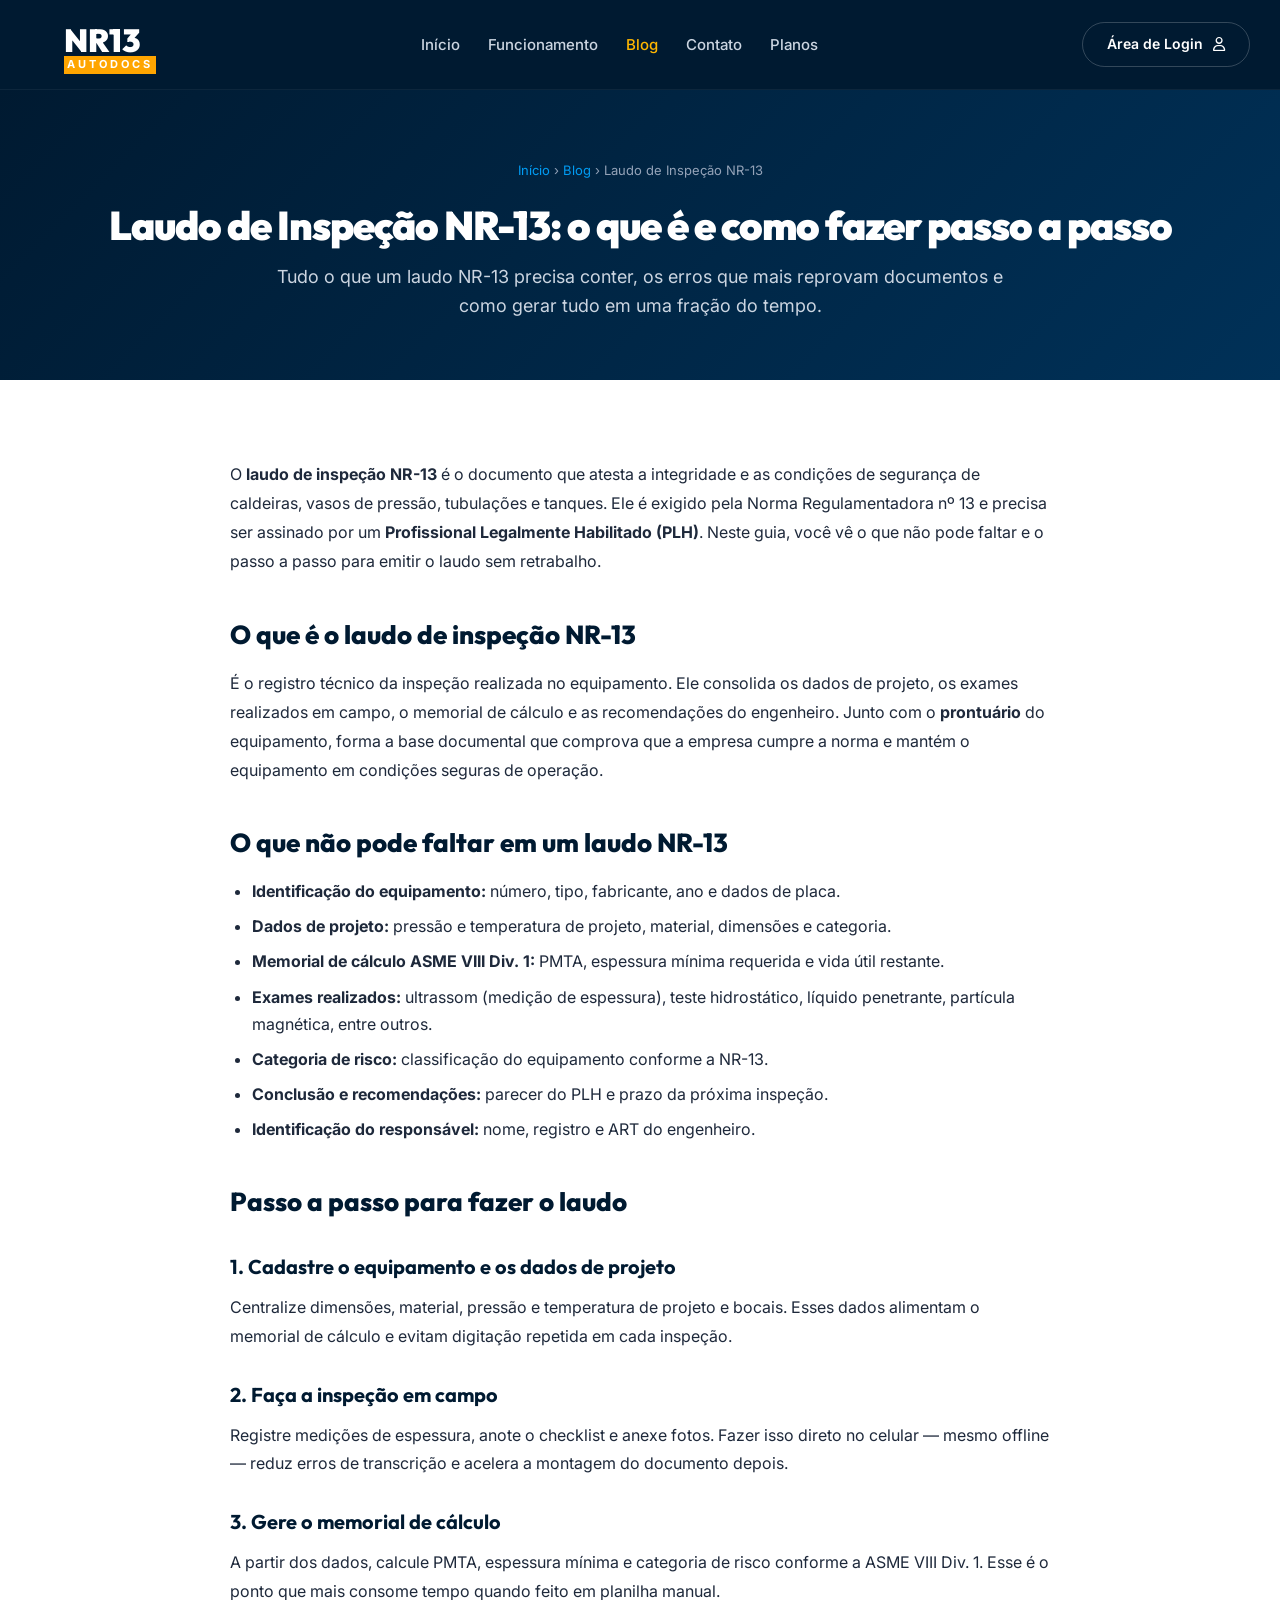
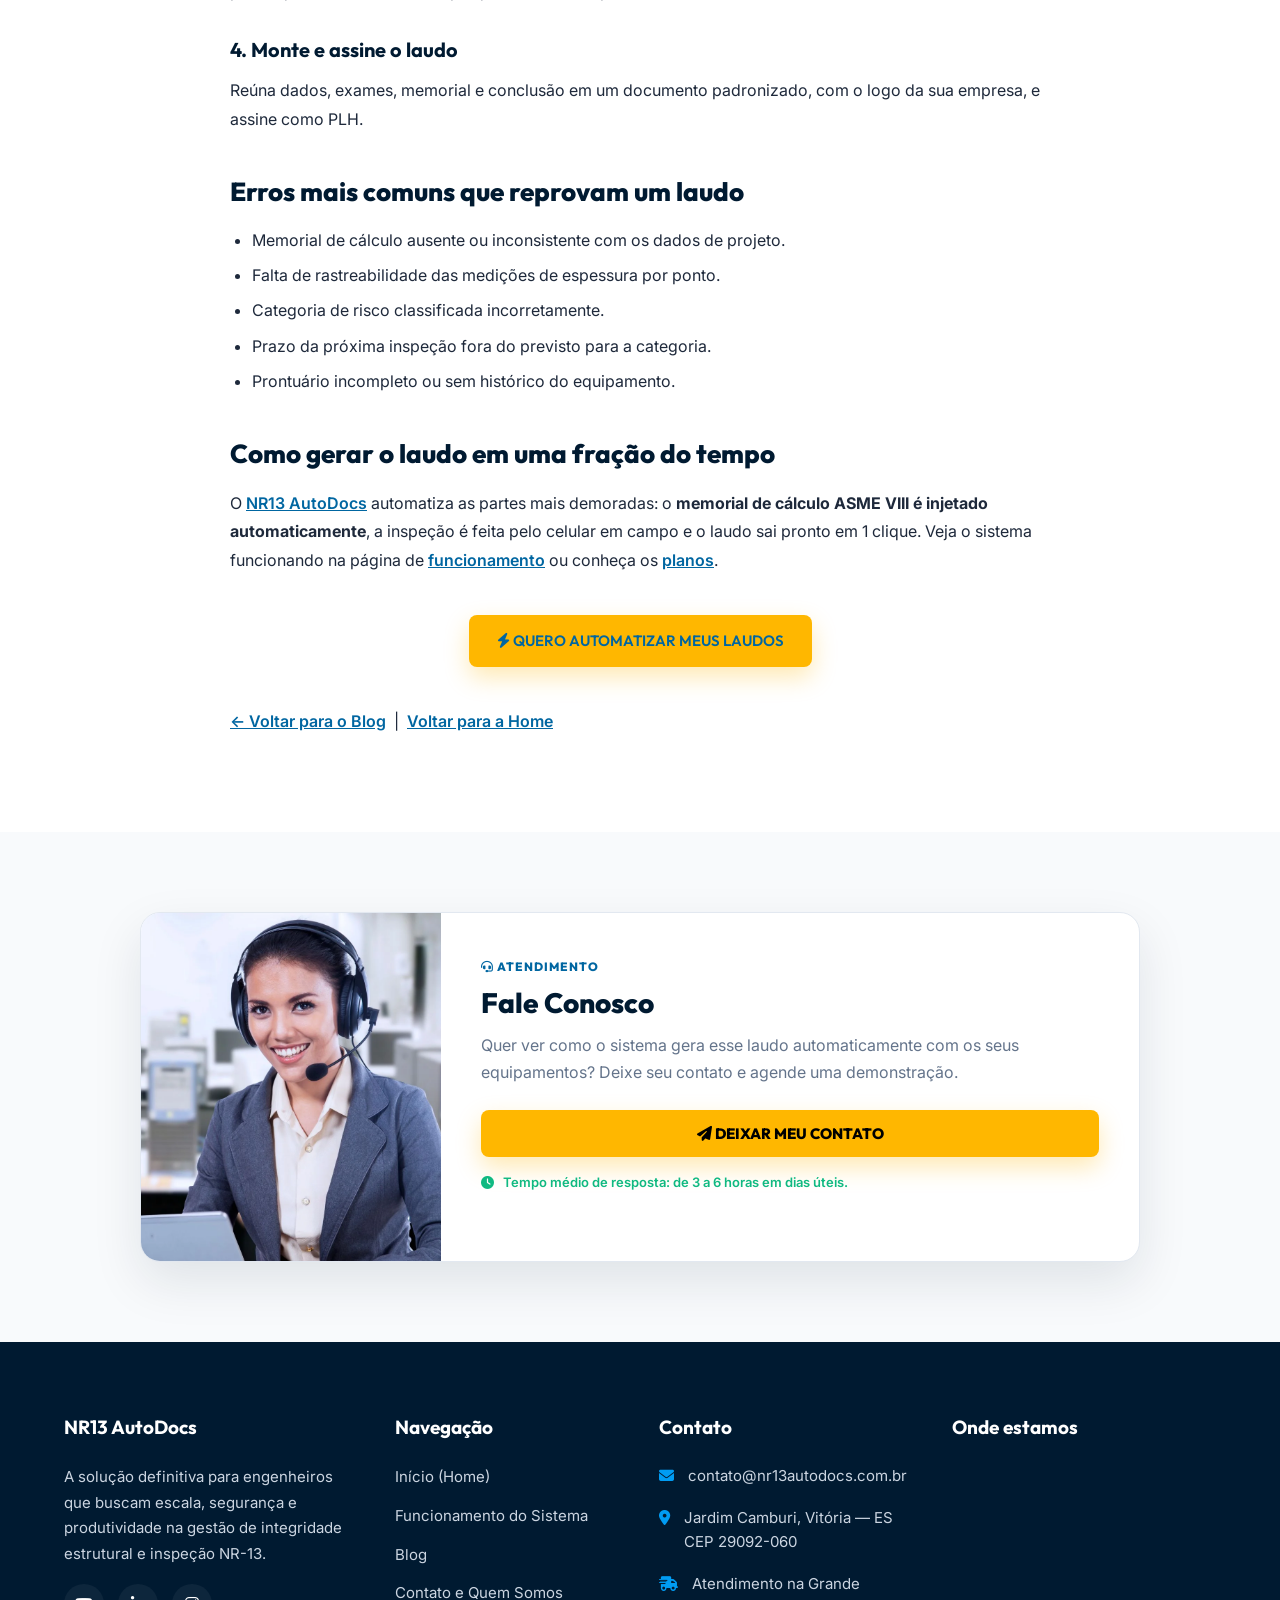
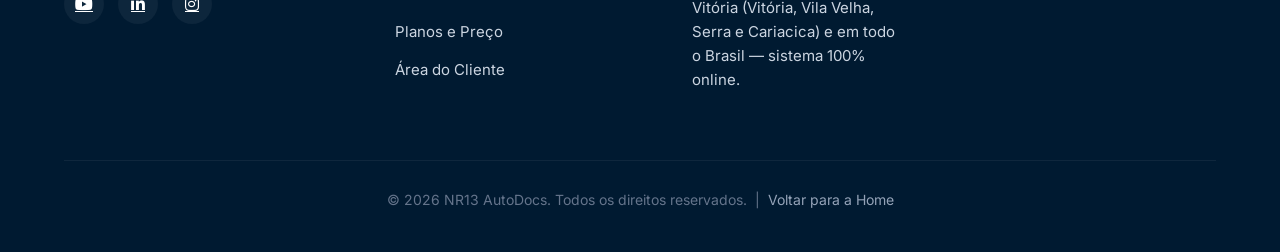
==== blog-laudo-nr13-passo-a-passo.html @ c7c869da "feat: otimização SEO, planos mensal/anual e nova landing de laudo NR-13 - Toggle Mensal (R$197) / An" ====
<!DOCTYPE html>
<html lang="pt-BR">
<head>
    <meta charset="UTF-8">
    <meta name="viewport" content="width=device-width, initial-scale=1.0">
    <title>Laudo de Inspeção NR-13: O Que É e Como Fazer Passo a Passo | NR13 AutoDocs</title>
    <meta name="description" content="Guia completo do laudo de inspeção NR-13: o que é, o que não pode faltar, erros comuns e o passo a passo para gerar o documento com memorial de cálculo ASME VIII automático.">
    <meta name="keywords" content="laudo nr-13, laudo de inspeção nr13, como fazer laudo nr-13, prontuário de vaso de pressão, memorial de cálculo ASME VIII, PMTA, categoria de risco">
    <link rel="canonical" href="https://nr13autodocs.com.br/blog-laudo-nr13-passo-a-passo.html">
    <meta property="og:title" content="Laudo de Inspeção NR-13: O Que É e Como Fazer Passo a Passo">
    <meta property="og:description" content="O que não pode faltar em um laudo NR-13, os erros mais comuns e como gerar o documento em uma fração do tempo.">
    <meta property="og:type" content="article">
    <link rel="preconnect" href="https://fonts.googleapis.com">
    <link rel="preconnect" href="https://fonts.gstatic.com" crossorigin>
    <link href="https://fonts.googleapis.com/css2?family=Inter:wght@300;400;500;600&family=Outfit:wght@400;600;800;900&display=swap" rel="stylesheet">
    <link rel="stylesheet" href="https://cdnjs.cloudflare.com/ajax/libs/font-awesome/6.4.0/css/all.min.css">
    <link rel="stylesheet" href="assets/site.css">
    <script type="application/ld+json">
    {
      "@context": "https://schema.org",
      "@type": "Article",
      "headline": "Laudo de Inspeção NR-13: O Que É e Como Fazer Passo a Passo",
      "author": { "@type": "Organization", "name": "NR13 AutoDocs" },
      "publisher": { "@type": "Organization", "name": "NR13 AutoDocs" },
      "datePublished": "2026-06-22",
      "dateModified": "2026-06-22",
      "mainEntityOfPage": "https://nr13autodocs.com.br/blog-laudo-nr13-passo-a-passo.html",
      "description": "Guia completo do laudo de inspeção NR-13: o que é, o que não pode faltar e o passo a passo para gerar o documento."
    }
    </script>
</head>
<body>

    <header>
        <div class="header-left">
            <a class="logo" href="index.html"><div>NR13<span>AUTODOCS</span></div></a>
        </div>
        <nav class="header-nav">
            <a href="index.html">Início</a>
            <a href="funcionamento.html">Funcionamento</a>
            <a href="blog.html" class="active">Blog</a>
            <a href="contato.html">Contato</a>
            <a href="index.html#planos">Planos</a>
        </nav>
        <div class="header-right">
            <a href="https://nr13.nr1sistema.com.br/index.php" class="client-area-btn">Área de Login <i class="fa-regular fa-user"></i></a>
        </div>
    </header>


    <section class="page-hero">
        <div class="breadcrumb"><a href="index.html">Início</a> &rsaquo; <a href="blog.html">Blog</a> &rsaquo; Laudo de Inspeção NR-13</div>
        <h1>Laudo de Inspeção NR-13: o que é e como fazer passo a passo</h1>
        <p>Tudo o que um laudo NR-13 precisa conter, os erros que mais reprovam documentos e como gerar tudo em uma fração do tempo.</p>
    </section>

    <article class="page-section">
        <div class="container-narrow prose">
            <p>O <strong>laudo de inspeção NR-13</strong> é o documento que atesta a integridade e as condições de segurança de caldeiras, vasos de pressão, tubulações e tanques. Ele é exigido pela Norma Regulamentadora nº 13 e precisa ser assinado por um <strong>Profissional Legalmente Habilitado (PLH)</strong>. Neste guia, você vê o que não pode faltar e o passo a passo para emitir o laudo sem retrabalho.</p>

            <h2>O que é o laudo de inspeção NR-13</h2>
            <p>É o registro técnico da inspeção realizada no equipamento. Ele consolida os dados de projeto, os exames realizados em campo, o memorial de cálculo e as recomendações do engenheiro. Junto com o <strong>prontuário</strong> do equipamento, forma a base documental que comprova que a empresa cumpre a norma e mantém o equipamento em condições seguras de operação.</p>

            <h2>O que não pode faltar em um laudo NR-13</h2>
            <ul>
                <li><strong>Identificação do equipamento:</strong> número, tipo, fabricante, ano e dados de placa.</li>
                <li><strong>Dados de projeto:</strong> pressão e temperatura de projeto, material, dimensões e categoria.</li>
                <li><strong>Memorial de cálculo ASME VIII Div. 1:</strong> PMTA, espessura mínima requerida e vida útil restante.</li>
                <li><strong>Exames realizados:</strong> ultrassom (medição de espessura), teste hidrostático, líquido penetrante, partícula magnética, entre outros.</li>
                <li><strong>Categoria de risco:</strong> classificação do equipamento conforme a NR-13.</li>
                <li><strong>Conclusão e recomendações:</strong> parecer do PLH e prazo da próxima inspeção.</li>
                <li><strong>Identificação do responsável:</strong> nome, registro e ART do engenheiro.</li>
            </ul>

            <h2>Passo a passo para fazer o laudo</h2>
            <h3>1. Cadastre o equipamento e os dados de projeto</h3>
            <p>Centralize dimensões, material, pressão e temperatura de projeto e bocais. Esses dados alimentam o memorial de cálculo e evitam digitação repetida em cada inspeção.</p>
            <h3>2. Faça a inspeção em campo</h3>
            <p>Registre medições de espessura, anote o checklist e anexe fotos. Fazer isso direto no celular — mesmo offline — reduz erros de transcrição e acelera a montagem do documento depois.</p>
            <h3>3. Gere o memorial de cálculo</h3>
            <p>A partir dos dados, calcule PMTA, espessura mínima e categoria de risco conforme a ASME VIII Div. 1. Esse é o ponto que mais consome tempo quando feito em planilha manual.</p>
            <h3>4. Monte e assine o laudo</h3>
            <p>Reúna dados, exames, memorial e conclusão em um documento padronizado, com o logo da sua empresa, e assine como PLH.</p>

            <h2>Erros mais comuns que reprovam um laudo</h2>
            <ul>
                <li>Memorial de cálculo ausente ou inconsistente com os dados de projeto.</li>
                <li>Falta de rastreabilidade das medições de espessura por ponto.</li>
                <li>Categoria de risco classificada incorretamente.</li>
                <li>Prazo da próxima inspeção fora do previsto para a categoria.</li>
                <li>Prontuário incompleto ou sem histórico do equipamento.</li>
            </ul>

            <h2>Como gerar o laudo em uma fração do tempo</h2>
            <p>O <a href="index.html">NR13 AutoDocs</a> automatiza as partes mais demoradas: o <strong>memorial de cálculo ASME VIII é injetado automaticamente</strong>, a inspeção é feita pelo celular em campo e o laudo sai pronto em 1 clique. Veja o sistema funcionando na página de <a href="funcionamento.html">funcionamento</a> ou conheça os <a href="index.html#planos">planos</a>.</p>

            <div style="text-align:center; margin-top:40px;">
                <a href="index.html#planos" class="btn-cta"><i class="fa-solid fa-bolt"></i> Quero automatizar meus laudos</a>
            </div>

            <p style="margin-top:40px;"><a href="blog.html">&larr; Voltar para o Blog</a> &nbsp;|&nbsp; <a href="index.html">Voltar para a Home</a></p>
        </div>
    </article>

    <!-- FALE CONOSCO -->
    <section class="fale-conosco-section">
        <div class="fale-conosco-card">
            <div class="fale-conosco-img">
                <img src="atendentex.webp" alt="Atendente do NR13 AutoDocs" loading="lazy" decoding="async">
            </div>
            <div class="fale-conosco-text">
                <span class="fc-tag"><i class="fa-solid fa-headset"></i> Atendimento</span>
                <h2>Fale Conosco</h2>
                <p>Quer ver como o sistema gera esse laudo automaticamente com os seus equipamentos? Deixe seu contato e agende uma demonstração.</p>
                <button class="btn-cta" data-open-contato><i class="fa-solid fa-paper-plane"></i> Deixar meu contato</button>
                <p class="fc-resp"><i class="fa-solid fa-clock"></i> Tempo médio de resposta: de 3 a 6 horas em dias úteis.</p>
            </div>
        </div>
    </section>

    <!-- FOOTER -->
    <footer>
        <div class="footer-content">
            <div class="footer-col">
                <h4>NR13 AutoDocs</h4>
                <p>A solução definitiva para engenheiros que buscam escala, segurança e produtividade na gestão de integridade estrutural e inspeção NR-13.</p>
                <div class="social-icons">
                    <a href="https://www.youtube.com/@nr13sistema" target="_blank" rel="noopener" aria-label="YouTube — @nr13sistema"><i class="fa-brands fa-youtube"></i></a>
                    <a href="#" aria-label="LinkedIn"><i class="fa-brands fa-linkedin-in"></i></a>
                    <a href="#" aria-label="Instagram"><i class="fa-brands fa-instagram"></i></a>
                </div>
            </div>
            <div class="footer-col">
                <h4>Navegação</h4>
                <ul>
                    <li><a href="index.html">Início (Home)</a></li>
                    <li><a href="funcionamento.html">Funcionamento do Sistema</a></li>
                    <li><a href="blog.html">Blog</a></li>
                    <li><a href="contato.html">Contato e Quem Somos</a></li>
                    <li><a href="index.html#planos">Planos e Preço</a></li>
                    <li><a href="https://nr13.nr1sistema.com.br/index.php">Área do Cliente</a></li>
                </ul>
            </div>
            <div class="footer-col">
                <h4>Contato</h4>
                <div class="footer-contact"><i class="fa-solid fa-envelope"></i><div>contato@nr13autodocs.com.br</div></div>
                <div class="footer-contact"><i class="fa-solid fa-location-dot"></i><div>Jardim Camburi, Vitória — ES<br>CEP 29092-060</div></div>
                <div class="footer-contact"><i class="fa-solid fa-truck-fast"></i><div>Atendimento na Grande Vitória (Vitória, Vila Velha, Serra e Cariacica) e em todo o Brasil — sistema 100% online.</div></div>
            </div>
            <div class="footer-col">
                <h4>Onde estamos</h4>
                <iframe class="footer-map" title="Localização NR13 AutoDocs — Jardim Camburi, Vitória/ES" loading="lazy" referrerpolicy="no-referrer-when-downgrade"
                    src="https://www.google.com/maps?q=Jardim%20Camburi%2C%20Vit%C3%B3ria%20-%20ES%2C%2029092-060&z=14&output=embed"></iframe>
            </div>
        </div>
        <div class="footer-bottom">
            &copy; 2026 NR13 AutoDocs. Todos os direitos reservados. &nbsp;|&nbsp;
            <a href="index.html">Voltar para a Home</a>
        </div>
    </footer>

    <!-- MODAL DE CONTATO -->
    <div class="contact-modal-overlay" id="contactModalOverlay">
        <div class="contact-modal-content">
            <button class="contact-modal-close" id="closeContactModal"><i class="fa-solid fa-xmark"></i></button>
            <h3 class="contact-modal-title">Fale Conosco</h3>
            <p class="contact-modal-text">Preencha os dados para agendar uma demonstração. Nossa equipe responde em média de 3 a 6 horas em dias úteis.</p>
            <form id="contactForm" class="contact-form">
                <input type="text" name="nome" placeholder="Nome" required>
                <input type="tel" name="whatsapp" placeholder="WhatsApp" required>
                <input type="email" name="email" placeholder="Email" required>
                <button type="submit" class="contact-form-submit" id="contactSubmitBtn">Enviar</button>
            </form>
            <div class="contact-form-success" id="contactFormSuccess" style="display:none;">
                <i class="fa-solid fa-circle-check"></i>
                <p>Mensagem enviada com sucesso! Em breve nossa equipe entrará em contato com você.</p>
            </div>
        </div>
    </div>

    <script src="assets/site.js"></script>
</body>
</html>
---- assets/site.css ----
/* ============================================================
   NR13 AutoDocs — Folha de estilo compartilhada (multi-página)
   Usada por: contato.html, funcionamento.html, blog.html e posts.
   O index.html mantém seu CSS inline; estes estilos espelham
   o mesmo design (header, sidebar, rodapé, Fale Conosco).
   ============================================================ */

:root {
    --primary-blue: #0066a1;
    --dark-blue: #001a31;
    --menu-blue: #225a8a;
    --light-blue: #e6f3fb;
    --text-dark: #1e293b;
    --text-gray: #64748b;
    --bg-light: #f8fafc;
    --bg-gray-card: #f1f5f9;
    --accent-color: #009cf3;
    --cta-color: #ffb700;
    --cta-hover: #f5a600;
}

* { margin: 0; padding: 0; box-sizing: border-box; }
html { scroll-behavior: smooth; }

body {
    font-family: 'Inter', sans-serif;
    color: var(--text-dark);
    background-color: #ffffff;
    overflow-x: hidden;
    line-height: 1.6;
}

h1, h2, h3, h4, .logo { font-family: 'Outfit', sans-serif; }
a { color: inherit; }

/* --- HEADER --- */
header {
    background-color: var(--dark-blue);
    color: #ffffff;
    display: flex;
    justify-content: space-between;
    align-items: center;
    height: 90px;
    position: sticky;
    top: 0;
    z-index: 1000;
    border-bottom: 1px solid rgba(255,255,255,0.05);
}
.header-left { display: flex; align-items: center; height: 100%; padding-left: 5%; }
.logo { display: flex; align-items: center; gap: 10px; font-size: 32px; font-weight: 900; color: #fff; letter-spacing: -0.5px; text-decoration: none; }
.logo span {
    font-family: 'Inter', sans-serif; font-size: 11px; font-weight: 700; display: block;
    margin-top: -10px; letter-spacing: 3px; background-color: orange; color: #fff; padding: 0 3px;
}
.header-nav { display: flex; align-items: center; gap: 28px; }
.header-nav a { color: #cbd5e1; text-decoration: none; font-size: 15px; font-weight: 500; transition: color .3s; }
.header-nav a:hover, .header-nav a.active { color: var(--cta-color); }
.header-right { display: flex; align-items: center; height: 100%; }
.client-area-btn {
    display: flex; align-items: center; gap: 10px;
    border: 1px solid rgba(255,255,255,0.2); border-radius: 30px; padding: 10px 24px;
    color: #fff; text-decoration: none; font-size: 14px; font-weight: 600; margin-right: 30px;
    transition: all .3s ease;
}
.client-area-btn:hover { background-color: rgba(255,255,255,0.1); border-color: #fff; }


/* --- PAGE HERO (cabeçalho interno das páginas) --- */
.page-hero {
    background: linear-gradient(135deg, var(--dark-blue) 0%, #003158 100%);
    color: #fff; padding: 70px 5% 60px; text-align: center;
}
.page-hero h1 { font-size: 40px; font-weight: 900; letter-spacing: -1px; margin-bottom: 16px; line-height: 1.1; }
.page-hero p { font-size: 18px; color: #cbd5e1; max-width: 760px; margin: 0 auto; }
.breadcrumb { font-size: 13px; color: #94a3b8; margin-bottom: 22px; }
.breadcrumb a { color: var(--accent-color); text-decoration: none; }
.breadcrumb a:hover { text-decoration: underline; }

/* --- CONTAINER & SEÇÕES --- */
.page-section { padding: 80px 5%; }
.page-section.alt { background-color: var(--bg-light); }
.container { max-width: 1100px; margin: 0 auto; }
.container-narrow { max-width: 820px; margin: 0 auto; }
.section-title { text-align: center; font-size: 30px; color: #000; margin-bottom: 12px; font-weight: 700; letter-spacing: -1px; }
.section-subtitle { text-align: center; color: #94a3b8; margin-bottom: 50px; font-size: 18px; max-width: 800px; margin-left: auto; margin-right: auto; }

.prose h2 { font-size: 26px; color: var(--dark-blue); margin: 38px 0 14px; font-weight: 800; }
.prose h3 { font-size: 20px; color: var(--dark-blue); margin: 28px 0 10px; font-weight: 700; }
.prose p { font-size: 16px; color: var(--text-dark); margin-bottom: 16px; line-height: 1.8; }
.prose ul { margin: 0 0 16px 22px; }
.prose li { margin-bottom: 8px; line-height: 1.7; }
.prose a { color: var(--primary-blue); font-weight: 600; }

/* --- BOTÕES --- */
.btn-cta {
    display: inline-block; background-color: var(--cta-color); color: #000;
    font-family: 'Outfit', sans-serif; font-size: 15px; font-weight: 800; text-decoration: none;
    padding: 14px 28px; border-radius: 8px; text-transform: uppercase; cursor: pointer; border: none;
    box-shadow: 0 10px 25px rgba(255,183,0,0.3); transition: all .3s ease;
}
.btn-cta:hover { background-color: var(--cta-hover); transform: translateY(-3px); }
.btn-outline {
    display: inline-block; border: 2px solid var(--primary-blue); color: var(--primary-blue);
    background: #fff; font-family: 'Outfit', sans-serif; font-weight: 700; text-decoration: none;
    padding: 12px 26px; border-radius: 8px; transition: all .3s ease;
}
.btn-outline:hover { background: var(--primary-blue); color: #fff; }

/* --- FALE CONOSCO (retângulo com atendente) --- */
.fale-conosco-section { padding: 80px 5%; background-color: var(--bg-light); }
.fale-conosco-card {
    max-width: 1000px; margin: 0 auto; background: #fff; border: 1px solid #e2e8f0;
    border-radius: 20px; box-shadow: 0 20px 50px rgba(0,26,49,0.10); overflow: hidden;
    display: grid; grid-template-columns: 300px 1fr; align-items: stretch;
}
.fale-conosco-img {
    background: #eef2f7;
    display: flex; align-items: stretch; justify-content: center; position: relative; min-height: 320px;
}
.fale-conosco-img img { width: 100%; height: 100%; object-fit: cover; object-position: center; display: block; }
.fale-conosco-text { padding: 44px 40px; display: flex; flex-direction: column; justify-content: center; }
.fale-conosco-text .fc-tag {
    font-family: 'Outfit', sans-serif; font-size: 12px; font-weight: 800; letter-spacing: 1px;
    text-transform: uppercase; color: var(--primary-blue); margin-bottom: 10px;
}
.fale-conosco-text h2 { font-size: 28px; color: var(--dark-blue); font-weight: 800; margin-bottom: 12px; line-height: 1.2; }
.fale-conosco-text p { font-size: 16px; color: var(--text-gray); margin-bottom: 24px; line-height: 1.7; }
.fale-conosco-text .fc-resp { font-size: 13px; color: #10b981; font-weight: 600; margin-top: 14px; }
.fale-conosco-text .fc-resp i { margin-right: 6px; }
@media (max-width: 760px) {
    .fale-conosco-card { grid-template-columns: 1fr; }
    .fale-conosco-img { padding-top: 24px; }
    .fale-conosco-img img { max-width: 220px; }
    .fale-conosco-text { padding: 32px 26px; text-align: center; }
}

/* --- FOOTER PROFISSIONAL + MAPA --- */
footer { background-color: var(--dark-blue); color: #fff; padding: 70px 5% 40px; }
.footer-content { max-width: 1400px; margin: 0 auto 50px; display: grid; grid-template-columns: 1.3fr 1fr 1fr 1.2fr; gap: 45px; }
.footer-col h4 { font-size: 19px; margin-bottom: 22px; font-weight: 700; color: #fff; }
.footer-col p { color: #cbd5e1; font-size: 15px; line-height: 1.7; }
.footer-col ul { list-style: none; }
.footer-col ul li { margin-bottom: 13px; }
.footer-col ul li a { color: #cbd5e1; text-decoration: none; font-size: 15px; transition: color .3s; }
.footer-col ul li a:hover { color: var(--cta-color); }
.footer-contact { display: flex; align-items: flex-start; gap: 14px; margin-bottom: 18px; color: #cbd5e1; font-size: 15px; }
.footer-contact i { color: var(--accent-color); margin-top: 4px; }
.footer-map { width: 100%; height: 170px; border: 0; border-radius: 12px; margin-top: 6px; filter: grayscale(0.15); }
.social-icons { display: flex; gap: 14px; margin-top: 18px; }
.social-icons a { display: flex; align-items: center; justify-content: center; width: 40px; height: 40px; background: rgba(255,255,255,0.05); border-radius: 50%; color: #fff; transition: all .3s; }
.social-icons a:hover { background: var(--cta-color); color: #000; }
.footer-bottom { text-align: center; color: #64748b; font-size: 14px; border-top: 1px solid rgba(255,255,255,0.06); padding-top: 28px; }
.footer-bottom a { color: #94a3b8; text-decoration: none; }
.footer-bottom a:hover { color: var(--cta-color); }
@media (max-width: 992px) { .footer-content { grid-template-columns: 1fr 1fr; } }
@media (max-width: 600px) { .footer-content { grid-template-columns: 1fr; } }

/* --- MODAL DE CONTATO (Fale Conosco) --- */
.contact-modal-overlay {
    position: fixed; inset: 0; background-color: rgba(0,26,49,0.95); z-index: 9999;
    display: none; align-items: center; justify-content: center; opacity: 0; transition: opacity .3s ease; padding: 20px;
}
.contact-modal-overlay.active { opacity: 1; }
.contact-modal-content {
    position: relative; width: 100%; max-width: 420px; background: #fff; border-radius: 16px;
    padding: 40px 30px; box-shadow: 0 25px 50px rgba(0,0,0,0.5); transform: scale(.9); transition: transform .3s ease; text-align: center;
}
.contact-modal-overlay.active .contact-modal-content { transform: scale(1); }
.contact-modal-title { font-family: 'Outfit', sans-serif; font-size: 24px; color: var(--dark-blue); margin-bottom: 10px; font-weight: 800; }
.contact-modal-text { font-size: 14px; color: var(--text-gray); margin-bottom: 22px; line-height: 1.6; }
.contact-form { display: flex; flex-direction: column; gap: 14px; text-align: left; }
.contact-form input { font-size: 15px; padding: 14px 16px; border: 1px solid #e2e8f0; border-radius: 6px; color: var(--text-dark); outline: none; width: 100%; transition: border-color .3s; }
.contact-form input:focus { border-color: var(--primary-blue); }
.contact-form-submit { width: 100%; background-color: var(--cta-color); color: #000; padding: 14px; border: none; border-radius: 6px; font-family: 'Outfit', sans-serif; font-size: 16px; font-weight: 800; text-transform: uppercase; cursor: pointer; transition: all .3s ease; }
.contact-form-submit:hover { background-color: var(--cta-hover); transform: translateY(-2px); }
.contact-form-submit:disabled { opacity: .6; cursor: not-allowed; transform: none; }
.contact-form-success { padding: 10px 0; }
.contact-form-success i { font-size: 40px; color: #10b981; margin-bottom: 15px; display: block; }
.contact-form-success p { font-size: 15px; color: var(--text-dark); line-height: 1.6; }
.contact-modal-close {
    position: absolute; top: -15px; right: -15px; background-color: var(--cta-color); color: #000;
    border: none; width: 40px; height: 40px; border-radius: 50%; font-size: 20px; cursor: pointer; z-index: 10;
    display: flex; align-items: center; justify-content: center; box-shadow: 0 5px 15px rgba(0,0,0,0.3); transition: transform .2s ease;
}
.contact-modal-close:hover { transform: scale(1.1); }

@media (max-width: 768px) {
    .header-nav { display: none; }
    .client-area-btn { display: none; }
    .page-hero h1 { font-size: 28px; }
    .page-hero p { font-size: 15px; }
}
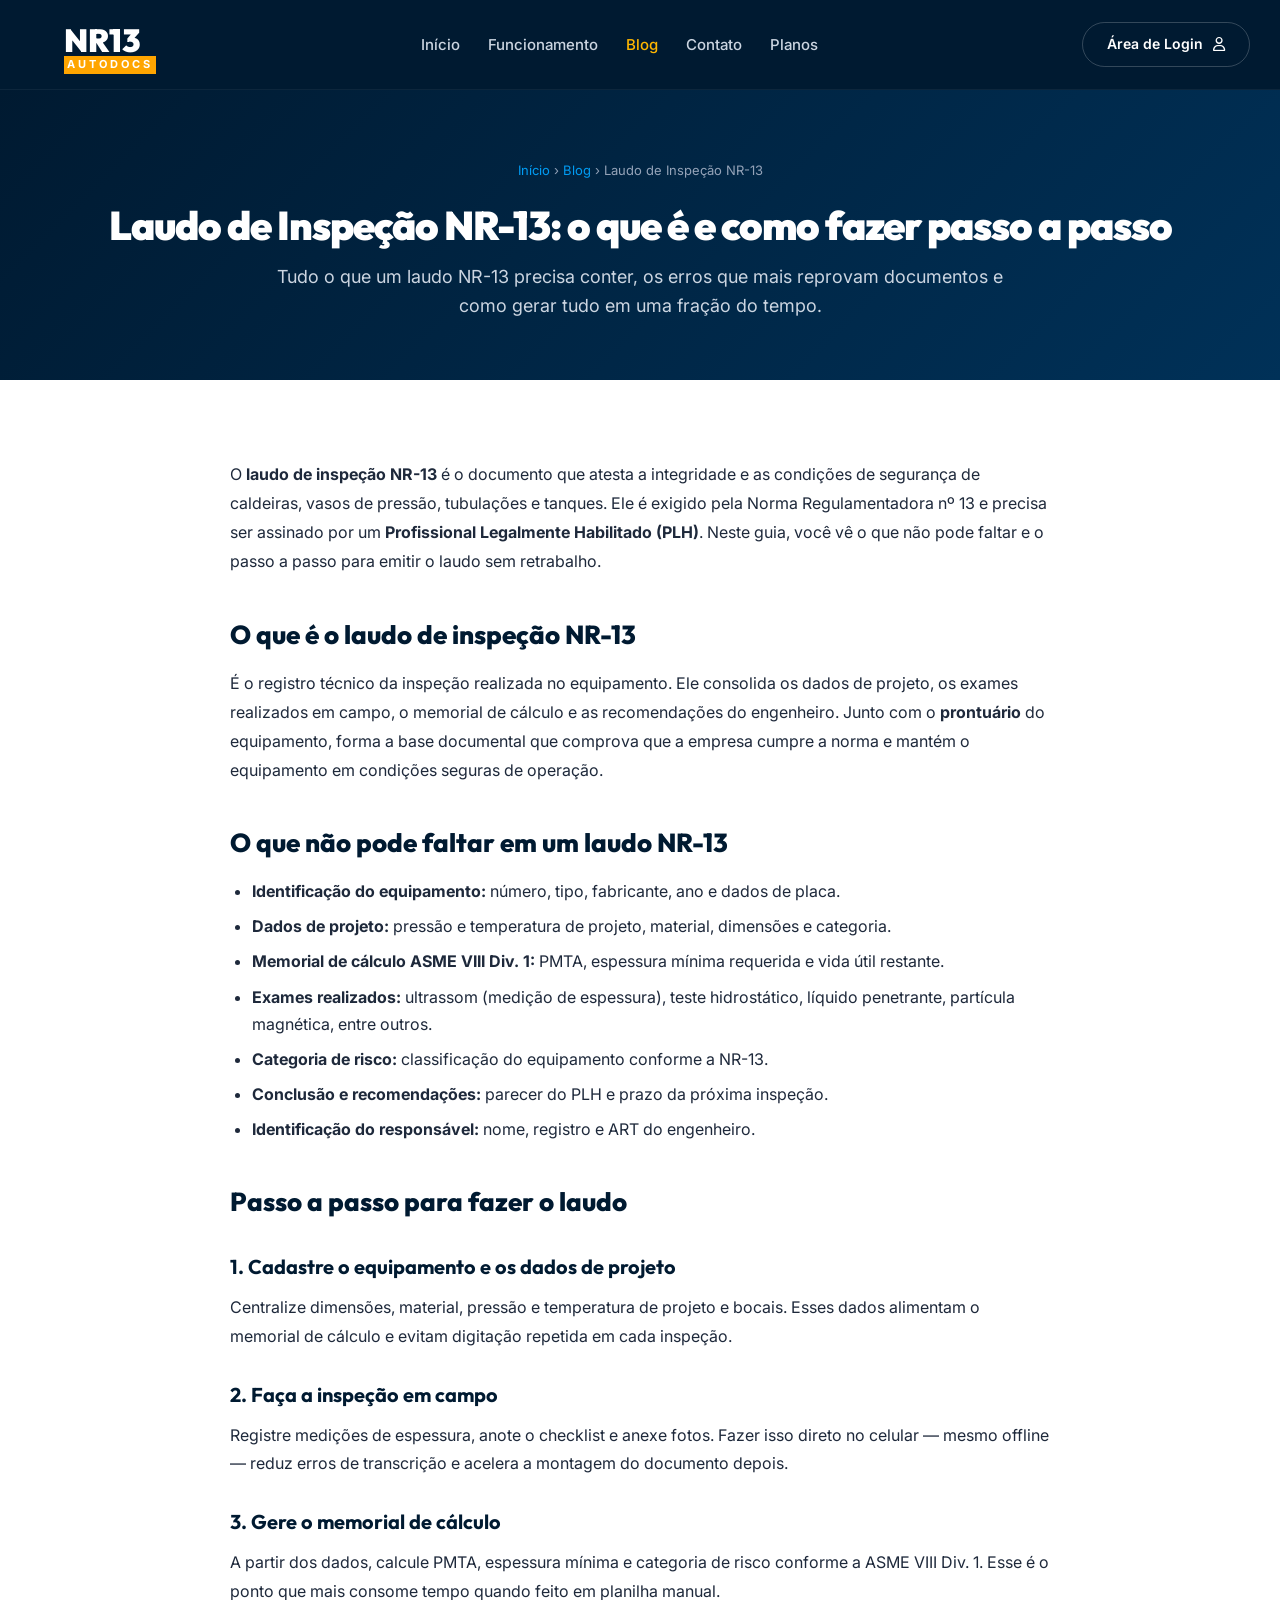
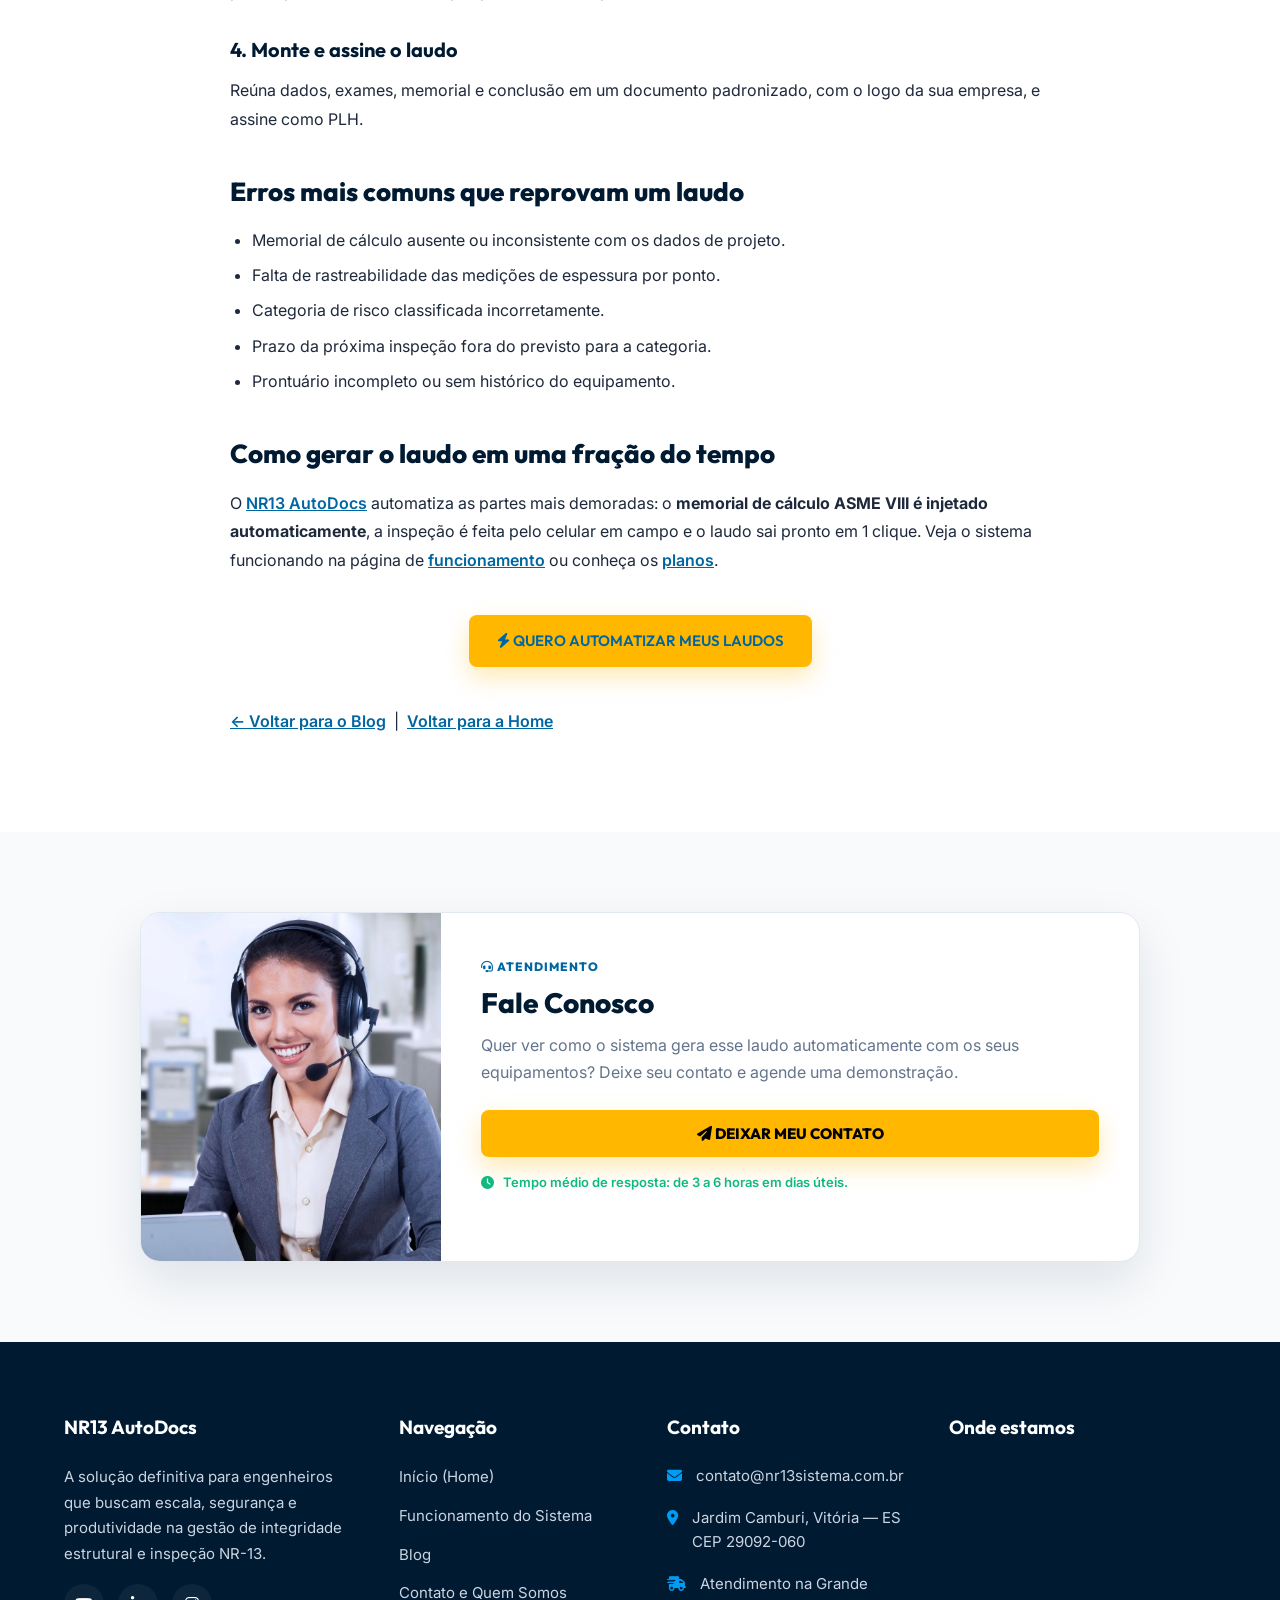
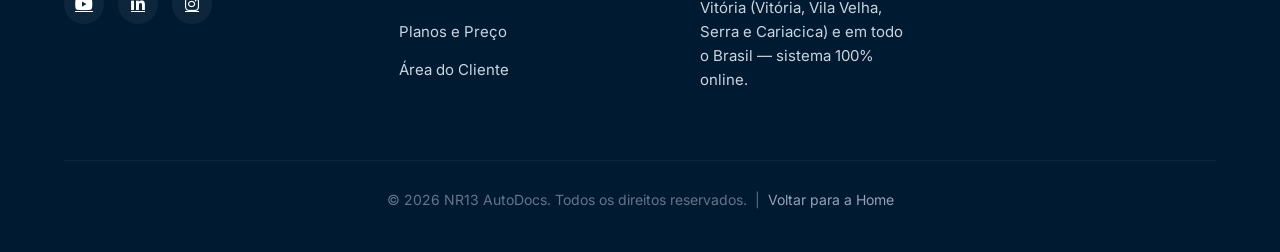
==== commit 1c68c22a: "fix: domínio oficial sem www (nr13sistema.com.br) Site no ar respondendo em nr13sistema.com.br. Ajus" ====
--- a/blog-laudo-nr13-passo-a-passo.html
+++ b/blog-laudo-nr13-passo-a-passo.html
@@ -6,7 +6,7 @@
     <title>Laudo de Inspeção NR-13: O Que É e Como Fazer Passo a Passo | NR13 AutoDocs</title>
     <meta name="description" content="Guia completo do laudo de inspeção NR-13: o que é, o que não pode faltar, erros comuns e o passo a passo para gerar o documento com memorial de cálculo ASME VIII automático.">
     <meta name="keywords" content="laudo nr-13, laudo de inspeção nr13, como fazer laudo nr-13, prontuário de vaso de pressão, memorial de cálculo ASME VIII, PMTA, categoria de risco">
-    <link rel="canonical" href="https://nr13autodocs.com.br/blog-laudo-nr13-passo-a-passo.html">
+    <link rel="canonical" href="https://nr13sistema.com.br/blog-laudo-nr13-passo-a-passo.html">
     <meta property="og:title" content="Laudo de Inspeção NR-13: O Que É e Como Fazer Passo a Passo">
     <meta property="og:description" content="O que não pode faltar em um laudo NR-13, os erros mais comuns e como gerar o documento em uma fração do tempo.">
     <meta property="og:type" content="article">
@@ -24,7 +24,7 @@
       "publisher": { "@type": "Organization", "name": "NR13 AutoDocs" },
       "datePublished": "2026-06-22",
       "dateModified": "2026-06-22",
-      "mainEntityOfPage": "https://nr13autodocs.com.br/blog-laudo-nr13-passo-a-passo.html",
+      "mainEntityOfPage": "https://nr13sistema.com.br/blog-laudo-nr13-passo-a-passo.html",
       "description": "Guia completo do laudo de inspeção NR-13: o que é, o que não pode faltar e o passo a passo para gerar o documento."
     }
     </script>
@@ -43,7 +43,7 @@
             <a href="index.html#planos">Planos</a>
         </nav>
         <div class="header-right">
-            <a href="https://nr13.nr1sistema.com.br/index.php" class="client-area-btn">Área de Login <i class="fa-regular fa-user"></i></a>
+            <a href="https://app.nr13sistema.com.br/login" class="client-area-btn">Área de Login <i class="fa-regular fa-user"></i></a>
         </div>
     </header>
 
@@ -138,12 +138,12 @@
                     <li><a href="blog.html">Blog</a></li>
                     <li><a href="contato.html">Contato e Quem Somos</a></li>
                     <li><a href="index.html#planos">Planos e Preço</a></li>
-                    <li><a href="https://nr13.nr1sistema.com.br/index.php">Área do Cliente</a></li>
+                    <li><a href="https://app.nr13sistema.com.br/login">Área do Cliente</a></li>
                 </ul>
             </div>
             <div class="footer-col">
                 <h4>Contato</h4>
-                <div class="footer-contact"><i class="fa-solid fa-envelope"></i><div>contato@nr13autodocs.com.br</div></div>
+                <div class="footer-contact"><i class="fa-solid fa-envelope"></i><div>contato@nr13sistema.com.br</div></div>
                 <div class="footer-contact"><i class="fa-solid fa-location-dot"></i><div>Jardim Camburi, Vitória — ES<br>CEP 29092-060</div></div>
                 <div class="footer-contact"><i class="fa-solid fa-truck-fast"></i><div>Atendimento na Grande Vitória (Vitória, Vila Velha, Serra e Cariacica) e em todo o Brasil — sistema 100% online.</div></div>
             </div>
